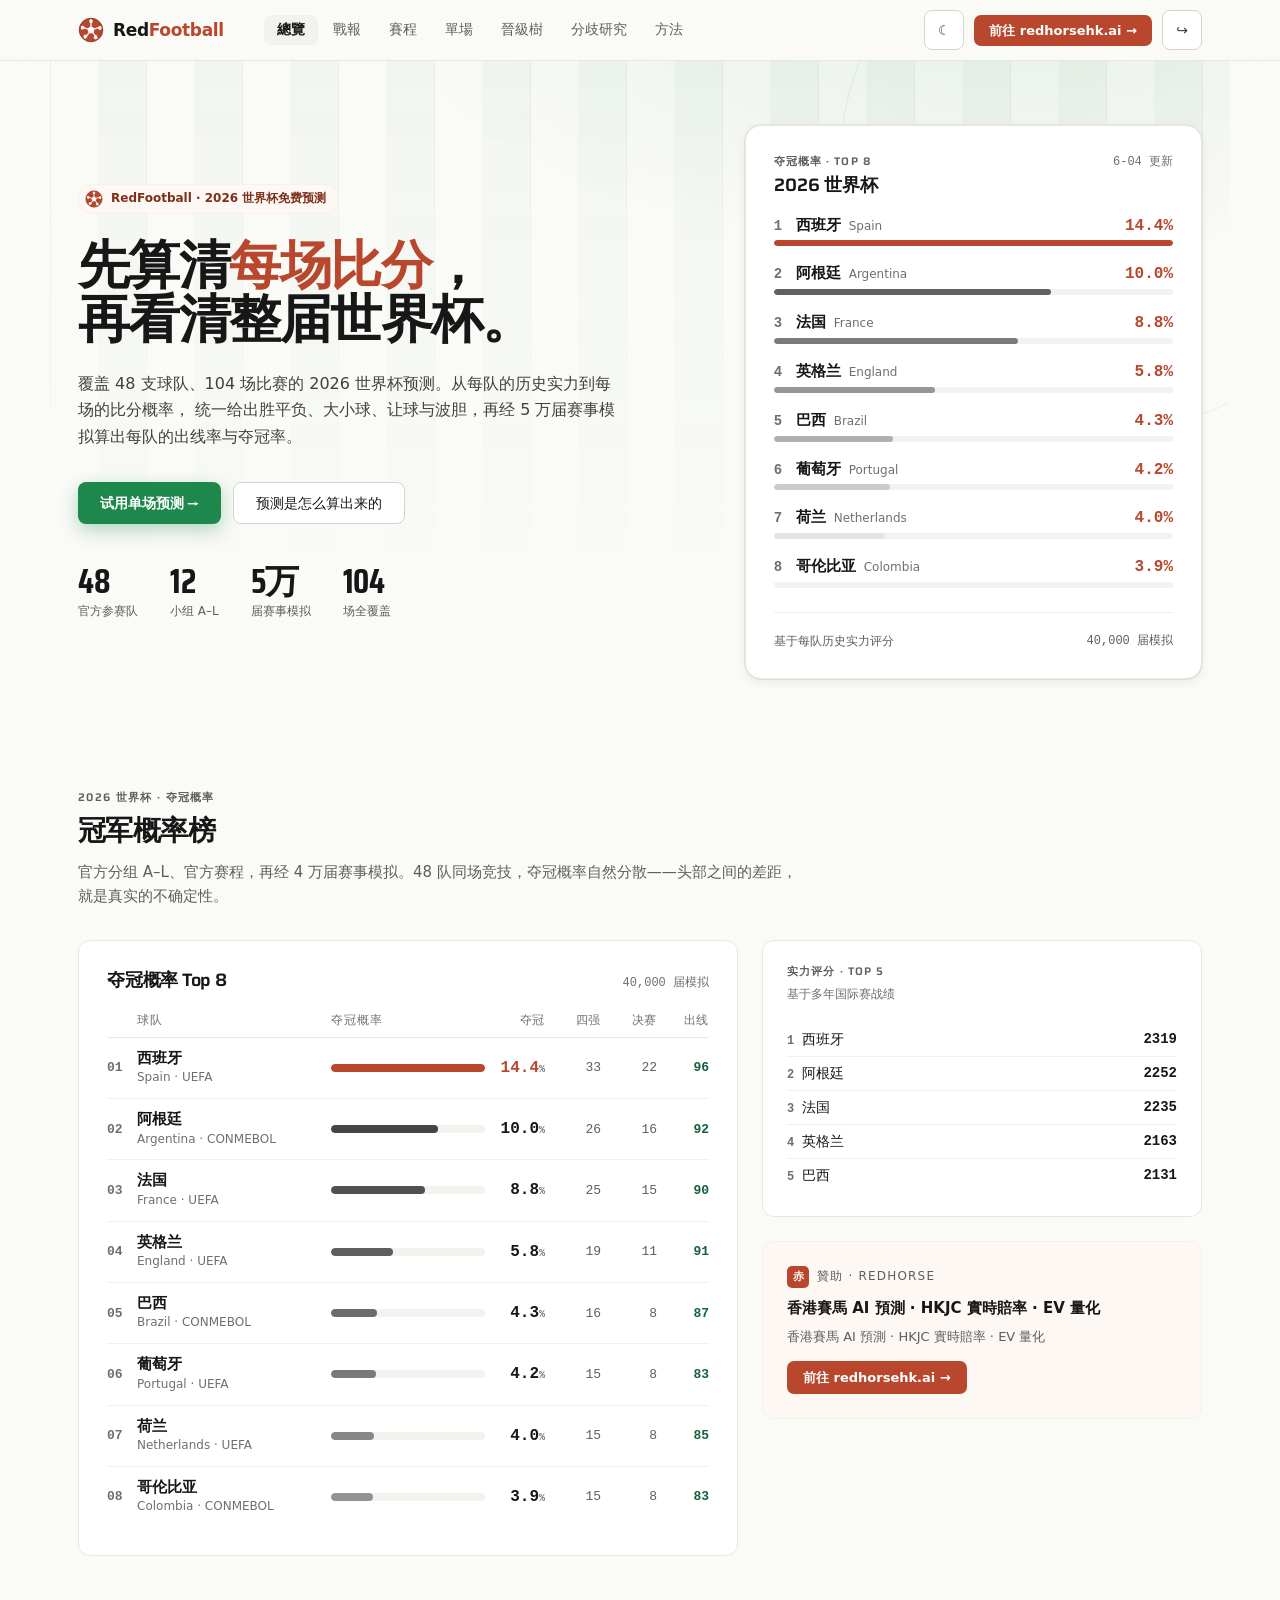
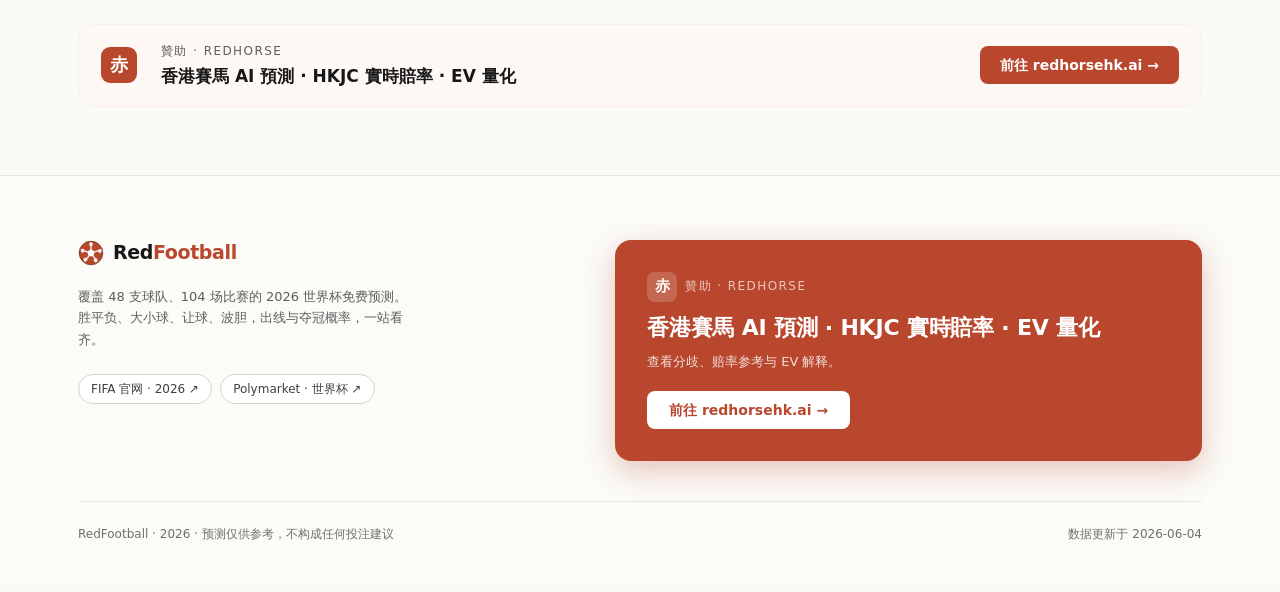
==== site/portal/index.html @ 0bc642da "a11y: P5 — bump top-bar utility icons 34→40 (touch target) 主题切换 ☾ + 分享 ↪ 顶栏图标按钮 34→40px(更易点;nav 高度 6" ====
<!DOCTYPE html>
<html lang="zh-Hant-HK" data-theme="light">
<head>
<meta charset="UTF-8" />
<meta name="viewport" content="width=device-width, initial-scale=1.0" />
<meta name="robots" content="index,follow,max-image-preview:large,max-snippet:-1,max-video-preview:-1" />
<meta name="description" content="RedFootball 以模型概率、市場隱含概率與歷史回測為核心，提供 2026 世界盃賽程、單場預測、晉級樹與市場分歧研究。內容只供資訊與研究參考，不構成投注建議。" />
<meta name="referrer" content="strict-origin-when-cross-origin" />
<meta name="theme-color" content="#b8472d" />
<link rel="icon" href="data:image/svg+xml,%3Csvg xmlns='http://www.w3.org/2000/svg' viewBox='0 0 32 32'%3E%3Crect width='32' height='32' rx='7' fill='%23B8472D'/%3E%3Ctext x='16' y='23' font-size='20' font-family='Saira,Arial,sans-serif' font-weight='700' fill='%23FAFAF7' text-anchor='middle'%3ER%3C/text%3E%3C/svg%3E" />
<link rel="canonical" href="https://gavin.astock.top/FIFA2026/portal/" />
<meta property="og:type" content="website" />
<meta property="og:locale" content="zh_HK" />
<meta property="og:site_name" content="RedFootball" />
<meta property="og:title" content="RedFootball | 2026 世界盃市場分歧研究" />
<meta property="og:description" content="查看賽程、單場預測、晉級樹與模型對市場隱含概率的研究對照。內容只供資訊與研究參考，不構成投注建議。" />
<meta property="og:url" content="https://gavin.astock.top/FIFA2026/portal/" />
<meta name="twitter:card" content="summary" />
<meta name="twitter:title" content="RedFootball | 2026 世界盃市場分歧研究" />
<meta name="twitter:description" content="查看賽程、單場預測、晉級樹與模型對市場隱含概率的研究對照。內容只供資訊與研究參考。" />
<title>RedFootball · 2026 世界盃市場分歧研究</title>
<link rel="stylesheet" href="assets/tokens.css?v=202606140900" />
<style>
  * { box-sizing: border-box; }
  html { scroll-behavior: smooth; }
  /* overflow-x: clip kills horizontal scroll from decorative absolute layers
     (.rf-pitch-circle 540px etc.) on mobile WITHOUT breaking position:sticky. */
  html, body { overflow-x: clip; }
  body { margin: 0; max-width: 100%; }
  a { -webkit-tap-highlight-color: transparent; }
  /* P1: 表单控件 + SVG 不继承页面字体，浏览器默认落到 Arial → 归一到设计 token */
  button, input, select, textarea { font-family: inherit; }
  svg { font-family: var(--sans); }
  ::selection { background: var(--accent-soft); }
  #root { min-height: 100vh; }

  /* a11y: visible keyboard focus ring (replaces weak default outline:auto;
     mouse focus stays clean via :focus:not(:focus-visible)) */
  :focus-visible { outline: 2px solid var(--accent); outline-offset: 2px; border-radius: 3px; }
  :focus:not(:focus-visible) { outline: none; }

  /* scroll reveal — only activates once rAF confirms the timeline runs (body.js-reveal).
     Default state is fully visible, so content never gets stuck hidden. */
  .reveal { opacity: 1; }
  body.js-reveal .reveal { opacity: 0; transform: translateY(16px); transition: opacity 0.55s var(--ease-out), transform 0.55s var(--ease-out); }
  body.js-reveal .reveal.in { opacity: 1; transform: none; }
  @media (prefers-reduced-motion: reduce) { body.js-reveal .reveal { opacity: 1; transform: none; transition: none; } }

  /* responsive collapse */
  @media (max-width: 880px) {
    .hero-grid, .board-grid, .bt-grid, .xg-grid, .foot-grid, .match-grid, .vb-grid { grid-template-columns: 1fr !important; }
    .pipe-grid { grid-template-columns: 1fr 1fr !important; }
    .mod-grid, .bound-grid { grid-template-columns: 1fr !important; }
    .nav-links { display: none !important; }
    .desktop-utility { display: none !important; }
    body { padding-bottom: 78px; }
    .mobile-tabbar { display: flex !important; }
  }
  @media (max-width: 560px) {
    .pipe-grid { grid-template-columns: 1fr !important; }
  }

  /* bracket tree */
  .bkt-col { display: flex; flex-direction: column; min-width: 176px; flex: 1; }
  .bkt-col-body { flex: 1; display: flex; flex-direction: column; justify-content: space-around; gap: 10px; }
  .bkt-match { position: relative; }
  .bkt-clickable { transition: border-color var(--dur-fast) var(--ease), box-shadow var(--dur-fast) var(--ease); }
  .bkt-clickable:hover { border-color: var(--ink) !important; box-shadow: var(--shadow-2) !important; }
  /* A5: 晋级树横向滑动提示，仅移动端显示(桌面 bracket 基本全宽不需要) */
  .bkt-hint { display: none; }
  @media (max-width: 880px) { .bkt-hint { display: block; } }

  /* football logo roll */
  @keyframes rf-roll { from { transform: rotate(0); } to { transform: rotate(360deg); } }
  .rf-spin { animation: rf-roll 9s linear infinite; transform-origin: 50% 50%; }
  .rf-ball { transition: transform 0.7s var(--ease-out); transform-origin: 50% 50%; }
  .rf-brand:hover .rf-ball { transform: rotate(360deg); }
  @media (prefers-reduced-motion: reduce) { .rf-spin { animation: none; } }
  .bkt-grid .bkt-col:not(:last-child) .bkt-match::after {
    content: ''; position: absolute; top: 50%; right: calc(-1 * var(--s-5) / 2 - 1px);
    width: calc(var(--s-5) / 2); height: 1px; background: var(--hairline-strong);
  }

  /* embedded sponsor (redhorsehk.ai) — inherit ink, not default link-blue (#0000EE clashed with warm palette) */
  .rh-ad, .rh-ad:visited { color: var(--ink); text-decoration: none; }
  .rh-ad:hover { border-color: var(--accent) !important; box-shadow: var(--shadow-2); }
  .rh-ad:hover .rh-cta { filter: brightness(0.94); }

  /* responsive type: H1 hero scales down on phones (was fixed 52px → overflowed/oversized) */
  @media (max-width: 640px) {
    h1 { font-size: clamp(30px, 8.2vw, 44px) !important; line-height: 1.12 !important; }
  }
  /* touch targets + even distribution: 44px min & equal-width tabs across the bar
     (the inline repeat(6,1fr) grid is inert under display:flex, so tabs were
     left-bunched with dead space on the right; flex:1 spreads all 7 evenly) */
  @media (max-width: 880px) {
    .mobile-tabbar button, .mobile-tabbar a { min-height: 44px; flex: 1 1 0; min-width: 0; }
  }
  @media (max-width: 560px) {
    .rh-banner { flex-direction: column !important; align-items: flex-start !important; gap: 14px !important; }
    .rh-banner .rh-cta { width: 100%; text-align: center; }
  }
  .mobile-tabbar { display: none; scrollbar-width: none; }
  .mobile-tabbar::-webkit-scrollbar { display: none; }
</style>
</head>
<body>
<div id="root"></div>

<!-- 本地 vendor（不依赖外网 CDN）+ 预编译 JS（源 JSX 在 src/，改后跑 build.sh） -->
<script src="vendor/react.production.min.js"></script>
<script src="vendor/react-dom.production.min.js"></script>

<script src="assets/engine.js?v=202606131200"></script><!-- 引擎真实数据层（scripts/export_portal_data.py 生成）·先载入 -->
<script src="assets/accuracy.js?v=202606140700"></script><!-- 战报数据层 window.WC_ACCURACY（scripts/score_predictions.py 生成）-->
<script src="assets/market.js?v=202606131900"></script><!-- 链上市场套利/分歧数据层 window.WC_MARKET（scripts/analyze_market.py 生成）-->
<script src="assets/data.js?v=202606111136"></script>
<script src="assets/dc.js?v=202606111136"></script>
<script src="assets/fixtures.js?v=202606111136"></script>
<script src="assets/Charts.js?v=202606111136"></script>
<script src="assets/sponsors.js?v=202606111136"></script>
<script src="assets/sections1.js?v=202606141000"></script>
<script src="assets/sections2.js?v=202606111136"></script>
<script src="assets/sections3.js?v=202606140900"></script>
<script src="assets/sections4.js?v=202606111136"></script>
<script src="assets/sections5.js?v=202606132000"></script>
<script src="assets/bracket.js?v=202606111136"></script>
<script src="assets/polymarket.js?v=202606111136"></script>
<script src="assets/api.js?v=202606111136"></script>
<script src="assets/sections6.js?v=202606140900"></script>
<script src="assets/sections7.js?v=202606140800"></script>
<script src="assets/sections8.js?v=202606140900"></script><!-- 战报 / 实时准确率组件 LiveReport -->
<script src="assets/marketscan.js?v=202606132000"></script><!-- 链上市场套利扫描组件 MarketScan -->
<script src="assets/app.js?v=202606140700"></script>
</body>
</html>
---- site/portal/assets/tokens.css ----
/* ============================================================
 *  A-Stock Design System · Tokens v2 (Quiet Modern)
 *  Linear / Vercel inspired — restrained ink palette, generous
 *  whitespace, soft borders, neutral surfaces, minimal motion.
 * ============================================================ */

/* Fonts: Saira (sporty grotesque) for headings + scoreboard numerics; system for body/CJK. */
@import url('https://fonts.googleapis.com/css2?family=Saira:wght@500;600;700&family=Saira+Condensed:wght@600;700&display=swap');

:root {
  /* ---------- Surfaces ---------- */
  --bg:           #FAFAF7;  /* off-white page, faint warmth */
  --bg-shade:    #F2F2EE;  /* hover / divider band */
  --bg-deeper:   #E9E9E3;  /* strong band */
  --surface:     #FFFFFF;  /* card background */
  --panel:       #FFFFFF;  /* alias — cards are uniformly white */
  --panel-tint:  #FBFBF8;  /* slight off-white inside surfaces */

  /* ---------- Ink ---------- */
  --ink:         #171717;  /* primary text */
  --ink-soft:    #404040;  /* secondary */
  --muted:       #6F6F6F;  /* tertiary — darkened to WCAG AA ~4.7:1 on --bg (was #A3A3A3=2.41, failed) */
  --muted-2:     #5E5E5E;  /* labels — kept darker than --muted for hierarchy, ~6.2:1 */
  --hairline:        #E8E8E3;  /* solid soft border */
  --hairline-strong: #D4D4CE;
  --divider:     #F0F0EC;  /* inner row divider */

  /* ---------- Brand accent (used sparingly) ---------- */
  --accent:      #B8472D;  /* terracotta — used minimally for moments */
  --accent-deep: #7A3019;
  --accent-soft: #FBEFEA;  /* very light wash */
  --accent-50:   #FEF8F5;

  /* ---------- Pitch green (football identity · grass / advance / qualify) ---------- */
  --pitch:       #1E874B;  /* grass green */
  --pitch-deep:  #14613A;
  --pitch-soft:  #E8F3EC;  /* light wash */
  --pitch-50:    #F2F8F4;
  --pitch-line:  rgba(30, 135, 75, 0.09);  /* pitch markings / mowed stripes */
  --hero-glow:   radial-gradient(78% 62% at 80% -12%, color-mix(in srgb, var(--pitch) 9%, transparent), transparent 68%);  /* floodlight */

  /* ---------- Semantic (Chinese market: red↑ green↓) ---------- */
  --up:          #C0392B;  /* 涨 red */
  --up-bg:       rgba(192, 57, 43, 0.08);
  --up-soft:     #FBEEEB;
  --down:        #2E8B57;  /* 跌 green */
  --down-bg:     rgba(46, 139, 87, 0.08);
  --down-soft:   #ECF5EF;
  --neutral:     var(--muted);

  --holding:     #5A7D3E;
  --warn:        #D97706;
  --warn-bg:     rgba(217, 119, 6, 0.10);
  --info:        #2563A8;
  --info-bg:     rgba(37, 99, 168, 0.08);
  --live:        #2E8B57;  /* "实时" pulse uses subdued green */

  /* ---------- Persona / strategy ---------- */
  --p-gavin:     #1A1A1A;  /* G strategy — neutral ink */
  --p-qwj:       #2E8B57;  /* Q strategy — sage green */
  --p-tlq:       #B8472D;  /* T strategy — terracotta */

  --ink-inverted: #FFFFFF;
  --on-brand:     #FFFFFF;  /* text on brand colors (accent/pitch) — theme-invariant white */

  /* ---------- Type families ---------- */
  --serif:  ui-serif, Georgia, 'Songti SC', 'Noto Serif SC', serif;
  --sans:   -apple-system, BlinkMacSystemFont, 'Segoe UI', 'PingFang SC', 'Microsoft YaHei', system-ui, sans-serif;
  --mono:   ui-monospace, 'SF Mono', 'Cascadia Mono', Menlo, Consolas, monospace;
  /* Saira leads for Latin headings/numerals; CJK falls through to system. */
  --font-head:    'Saira', -apple-system, BlinkMacSystemFont, 'Segoe UI', 'PingFang SC', 'Microsoft YaHei', system-ui, sans-serif;
  --font-display: 'Saira Condensed', 'Saira', -apple-system, BlinkMacSystemFont, 'PingFang SC', 'Microsoft YaHei', system-ui, sans-serif;

  /* ---------- Type scale ---------- */
  --fs-11:  11px;
  --fs-12:  12px;
  --fs-13:  13px;
  --fs-14:  14px;
  --fs-15:  15px;
  --fs-16:  16px;
  --fs-18:  18px;
  --fs-22:  22px;
  --fs-28:  28px;
  --fs-36:  36px;
  --fs-48:  48px;
  --fs-64:  64px;

  /* ---------- Roles ---------- */
  --display: 700 var(--fs-48)/1.02 var(--font-display);   /* hero numbers / page identity */
  --h1: 600 var(--fs-28)/1.2 var(--font-head);
  --h2: 600 var(--fs-22)/1.25 var(--font-head);
  --h3: 600 var(--fs-18)/1.3 var(--font-head);
  --h4: 600 var(--fs-15)/1.3 var(--font-head);
  --eyebrow: 600 11px/1.2 var(--font-head);
  --p:  400 var(--fs-14)/1.55 var(--sans);
  --small: 400 var(--fs-13)/1.5 var(--sans);
  --label: 500 var(--fs-12)/1.4 var(--sans);
  --num: 500 var(--fs-14)/1.3 var(--mono);
  --num-lg: 600 var(--fs-28)/1.1 var(--mono);
  --num-xl: 600 var(--fs-48)/1.0 var(--mono);
  --num-sport: 700 var(--fs-36)/1 var(--font-display);  /* scoreboard-style display numerals */
  --code: 400 var(--fs-12)/1.5 var(--mono);

  /* ---------- Spacing (generous — Linear-style) ---------- */
  --s-1:  4px;
  --s-2:  8px;
  --s-3:  12px;
  --s-4:  16px;
  --s-5:  20px;
  --s-6:  24px;
  --s-7:  28px;
  --s-8:  32px;
  --s-10: 40px;
  --s-12: 48px;
  --s-16: 64px;

  /* ---------- Radii (larger, softer) ---------- */
  --r-2:  4px;
  --r-4:  6px;
  --r-6:  7px;   /* buttons, inputs */
  --r-8:  10px;  /* small cards */
  --r-10: 12px;  /* primary cards */
  --r-14: 16px;  /* hero / modal */
  --r-full: 999px;

  /* ---------- Elevation — extremely restrained ---------- */
  --shadow-1: 0 1px 2px rgba(23, 23, 23, 0.04);                  /* resting card */
  --shadow-2: 0 1px 3px rgba(23, 23, 23, 0.04), 0 0 0 1px var(--hairline);
  --shadow-3: 0 4px 12px rgba(23, 23, 23, 0.06), 0 0 0 1px var(--hairline);
  --shadow-4: 0 12px 32px rgba(23, 23, 23, 0.08);
  --shadow-pop: 0 24px 64px rgba(23, 23, 23, 0.16), 0 0 0 1px var(--hairline);
  --focus: 0 0 0 3px rgba(23, 23, 23, 0.10);

  /* ---------- Motion (Linear-style: short, subtle, ease-out) ---------- */
  --ease:       cubic-bezier(0.2, 0.0, 0.0, 1.0);
  --ease-out:   cubic-bezier(0.16, 1, 0.3, 1);
  --ease-in-out:cubic-bezier(0.4, 0.0, 0.2, 1);
  --dur-fast:   100ms;
  --dur-base:   160ms;
  --dur-slow:   260ms;

  /* ---------- Layout ---------- */
  --topbar-h:    52px;
  --sidebar-w:  240px;
}

/* ---------- Element defaults ---------- */
html, body {
  background: var(--bg);
  color: var(--ink);
  font: var(--p);
  -webkit-font-smoothing: antialiased;
  text-rendering: optimizeLegibility;
}
h1 { font: var(--h1); margin: 0; letter-spacing: -0.015em; }
h2 { font: var(--h2); margin: 0; letter-spacing: -0.01em; }
h3 { font: var(--h3); margin: 0; letter-spacing: -0.005em; }
h4 { font: var(--h4); margin: 0; }
p  { font: var(--p); margin: 0; }
small { font: var(--small); color: var(--ink-soft); }
code, kbd, samp { font: var(--code); }

.num, td.num, [data-num] { font: var(--num); font-variant-numeric: tabular-nums; }
.up   { color: var(--up); }
.down { color: var(--down); }

/* ---------- Quiet Modern motion primitives ---------- */
@keyframes as-pulse {
  0%, 100% { opacity: 1; transform: scale(1); }
  50%      { opacity: 0.45; transform: scale(0.6); }
}
.as-pulse { animation: as-pulse 2s ease-in-out infinite; }

@keyframes as-pulse-ring {
  0%   { box-shadow: 0 0 0 0   rgba(46, 139, 87, 0.30); }
  100% { box-shadow: 0 0 0 6px rgba(46, 139, 87, 0); }
}
.as-pulse-ring { animation: as-pulse-ring 1.6s ease-out infinite; }
@keyframes as-fade-up {
  from { opacity: 0; transform: translateY(4px); }
  to   { opacity: 1; transform: translateY(0); }
}
.as-fade-up { animation: as-fade-up var(--dur-slow) var(--ease-out) both; }

@keyframes as-flash-up {
  0%   { background: var(--up-soft); }
  100% { background: transparent; }
}
@keyframes as-flash-down {
  0%   { background: var(--down-soft); }
  100% { background: transparent; }
}
.as-flash-up   { animation: as-flash-up 1.2s ease-out; }
.as-flash-down { animation: as-flash-down 1.2s ease-out; }

@keyframes as-draw {
  from { stroke-dashoffset: var(--draw-len, 500); }
  to   { stroke-dashoffset: 0; }
}
.as-spark {
  stroke-dasharray: var(--draw-len, 500);
  stroke-dashoffset: var(--draw-len, 500);
  animation: as-draw 1.2s var(--ease-out) forwards;
}

/* ============================================================
 *  Dark mode — Vercel/Linear dark palette
 *  Toggle: <html data-theme="dark">
 * ============================================================ */
[data-theme="dark"] {
  --bg:           #090C0A;  /* night-stadium green-black */
  --bg-shade:    #111611;
  --bg-deeper:   #1A211A;
  --surface:     #10150F;  /* green-tinted dark card */
  --panel:       #10150F;
  --panel-tint:  #141A13;

  --ink:         #F3F6F2;
  --ink-soft:    #CCD4CB;
  --muted:       #6E7A6C;
  --muted-2:     #9AA698;
  --hairline:        #233022;
  --hairline-strong: #3A4A38;
  --divider:     #1A221A;

  --accent:      #E8927C;  /* slightly lifted terracotta for dark */
  --accent-deep: #B8472D;
  --accent-soft: rgba(232, 146, 124, 0.10);
  --accent-50:   rgba(232, 146, 124, 0.05);

  --pitch:       #34C76A;  /* lifted grass for dark */
  --pitch-deep:  #1E874B;
  --pitch-soft:  rgba(52, 199, 106, 0.12);
  --pitch-50:    rgba(52, 199, 106, 0.06);
  --pitch-line:  rgba(52, 199, 106, 0.10);
  --hero-glow:   radial-gradient(92% 72% at 50% -22%, rgba(52, 199, 106, 0.17), transparent 64%);  /* floodlight */

  --up:          #FF6B5C;  /* lifted red for dark contrast */
  --up-bg:       rgba(255, 107, 92, 0.12);
  --up-soft:     rgba(255, 107, 92, 0.18);
  --down:        #4ADE80;  /* lifted green */
  --down-bg:     rgba(74, 222, 128, 0.12);
  --down-soft:   rgba(74, 222, 128, 0.18);

  --holding:     #4ADE80;
  --warn:        #FCD34D;
  --warn-bg:     rgba(252, 211, 77, 0.14);
  --info:        #60A5FA;
  --info-bg:     rgba(96, 165, 250, 0.12);
  --live:        #4ADE80;

  --p-gavin:     #FAFAFA;
  --p-qwj:       #4ADE80;
  --p-tlq:       #E8927C;

  --ink-inverted: #0D0D0D;
  --on-brand:     #FFFFFF;  /* stays white on brand colors even in dark theme */

  --shadow-1: 0 1px 2px rgba(0, 0, 0, 0.30);
  --shadow-2: 0 1px 3px rgba(0, 0, 0, 0.40), 0 0 0 1px var(--hairline);
  --shadow-3: 0 4px 12px rgba(0, 0, 0, 0.40), 0 0 0 1px var(--hairline);
  --shadow-4: 0 12px 32px rgba(0, 0, 0, 0.50);
  --shadow-pop: 0 24px 64px rgba(0, 0, 0, 0.60), 0 0 0 1px var(--hairline);
  --focus: 0 0 0 3px rgba(250, 250, 250, 0.15);
}

/* ============================================================
 *  Mobile responsive  (≤ 768px)
 * ============================================================ */
@media (max-width: 768px) {
  :root {
    --topbar-h:    44px;
    --sidebar-w:   0px;
  }
  /* compress font sizes for narrow screens */
  h1 { font-size: 22px; }
  h2 { font-size: 18px; }

  /* hide tablet/desktop-only chrome — opt-in via class */
  .hide-mobile { display: none !important; }
  .only-mobile { display: block !important; }
}
@media (min-width: 769px) {
  .only-mobile { display: none !important; }
}

[data-theme="dark"] img[src*="brand-mark"],
[data-theme="dark"] img[src*="brand-lockup"] {
  filter: invert(1) hue-rotate(180deg);
}

/* ============================================================
 *  Sidebar nav items — class-based active/hover state
 *  (static here so React only toggles the `class` attribute)
 * ============================================================ */
.as-nav-item {
  display: flex; align-items: center; gap: 11px;
  padding: 9px 12px; margin: 0 10px 2px; border-radius: 8px;
  cursor: pointer; text-decoration: none; color: var(--ink-soft);
  background-color: transparent; transition: background-color 100ms var(--ease);
}
.as-nav-item:hover { background-color: var(--bg-shade); }
.as-nav-item.is-active { background-color: var(--bg-shade); color: var(--ink); }
.as-nav-ico {
  width: 30px; height: 30px; border-radius: 7px; flex-shrink: 0;
  display: flex; align-items: center; justify-content: center;
  background-color: var(--surface); border: 1px solid var(--hairline);
  color: var(--muted-2); transition: all 120ms var(--ease);
}
.as-nav-item.is-active .as-nav-ico {
  background-color: var(--ink); border-color: var(--ink); color: var(--ink-inverted);
}
.as-nav-label { display: flex; align-items: center; gap: 6px; font: 500 13.5px/1.2 var(--sans); }
.as-nav-item.is-active .as-nav-label { font-weight: 600; }
.as-nav-desc {
  display: block; font-size: 11px; color: var(--muted); margin-top: 2px;
  overflow: hidden; text-overflow: ellipsis; white-space: nowrap;
}

/* ============================================================
 *  Football / matchday identity layer
 * ============================================================ */

/* Saira numerals look sharp with tabular figures wherever Latin shows */
h1, h2, h3, h4, .rf-head { font-feature-settings: "tnum" 1; letter-spacing: -0.012em; }

/* Mowed-grass pitch stripes — faint vertical bands. Apply to a positioned layer. */
.rf-pitch {
  position: absolute; inset: 0; pointer-events: none; z-index: 0;
  background:
    repeating-linear-gradient(90deg,
      var(--pitch-line) 0, var(--pitch-line) 1px,
      transparent 1px, transparent 96px),
    repeating-linear-gradient(90deg,
      transparent 0, transparent 48px,
      color-mix(in srgb, var(--pitch) 4%, transparent) 48px,
      color-mix(in srgb, var(--pitch) 4%, transparent) 96px);
  -webkit-mask-image: linear-gradient(180deg, #000 0%, transparent 78%);
  mask-image: linear-gradient(180deg, #000 0%, transparent 78%);
}

/* faint pitch center-circle + halfway line, dropped top-right behind hero card */
.rf-pitch-circle {
  position: absolute; pointer-events: none; z-index: 0;
  border: 1.5px solid var(--pitch-line); border-radius: var(--r-full);
}

/* floodlight glow — subtle in light, night-match glow in dark */
.rf-floodlight {
  position: absolute; inset: 0; pointer-events: none; z-index: 0;
  background: var(--hero-glow);
}

/* qualify / advance pill — grass-green, the football-positive state */
.rf-qualify {
  display: inline-flex; align-items: center; gap: 5px;
  font: 600 11px/1 var(--font-head); letter-spacing: 0.02em;
  color: var(--pitch-deep); background: var(--pitch-soft);
  padding: 4px 8px; border-radius: var(--r-full);
}

/* spinning ball on hover of brand */
@keyframes rf-roll { to { transform: rotate(360deg); } }
.rf-brand:hover .rf-ball { animation: rf-roll 2.4s linear infinite; }
.rf-ball.rf-spin { animation: rf-roll 9s linear infinite; }
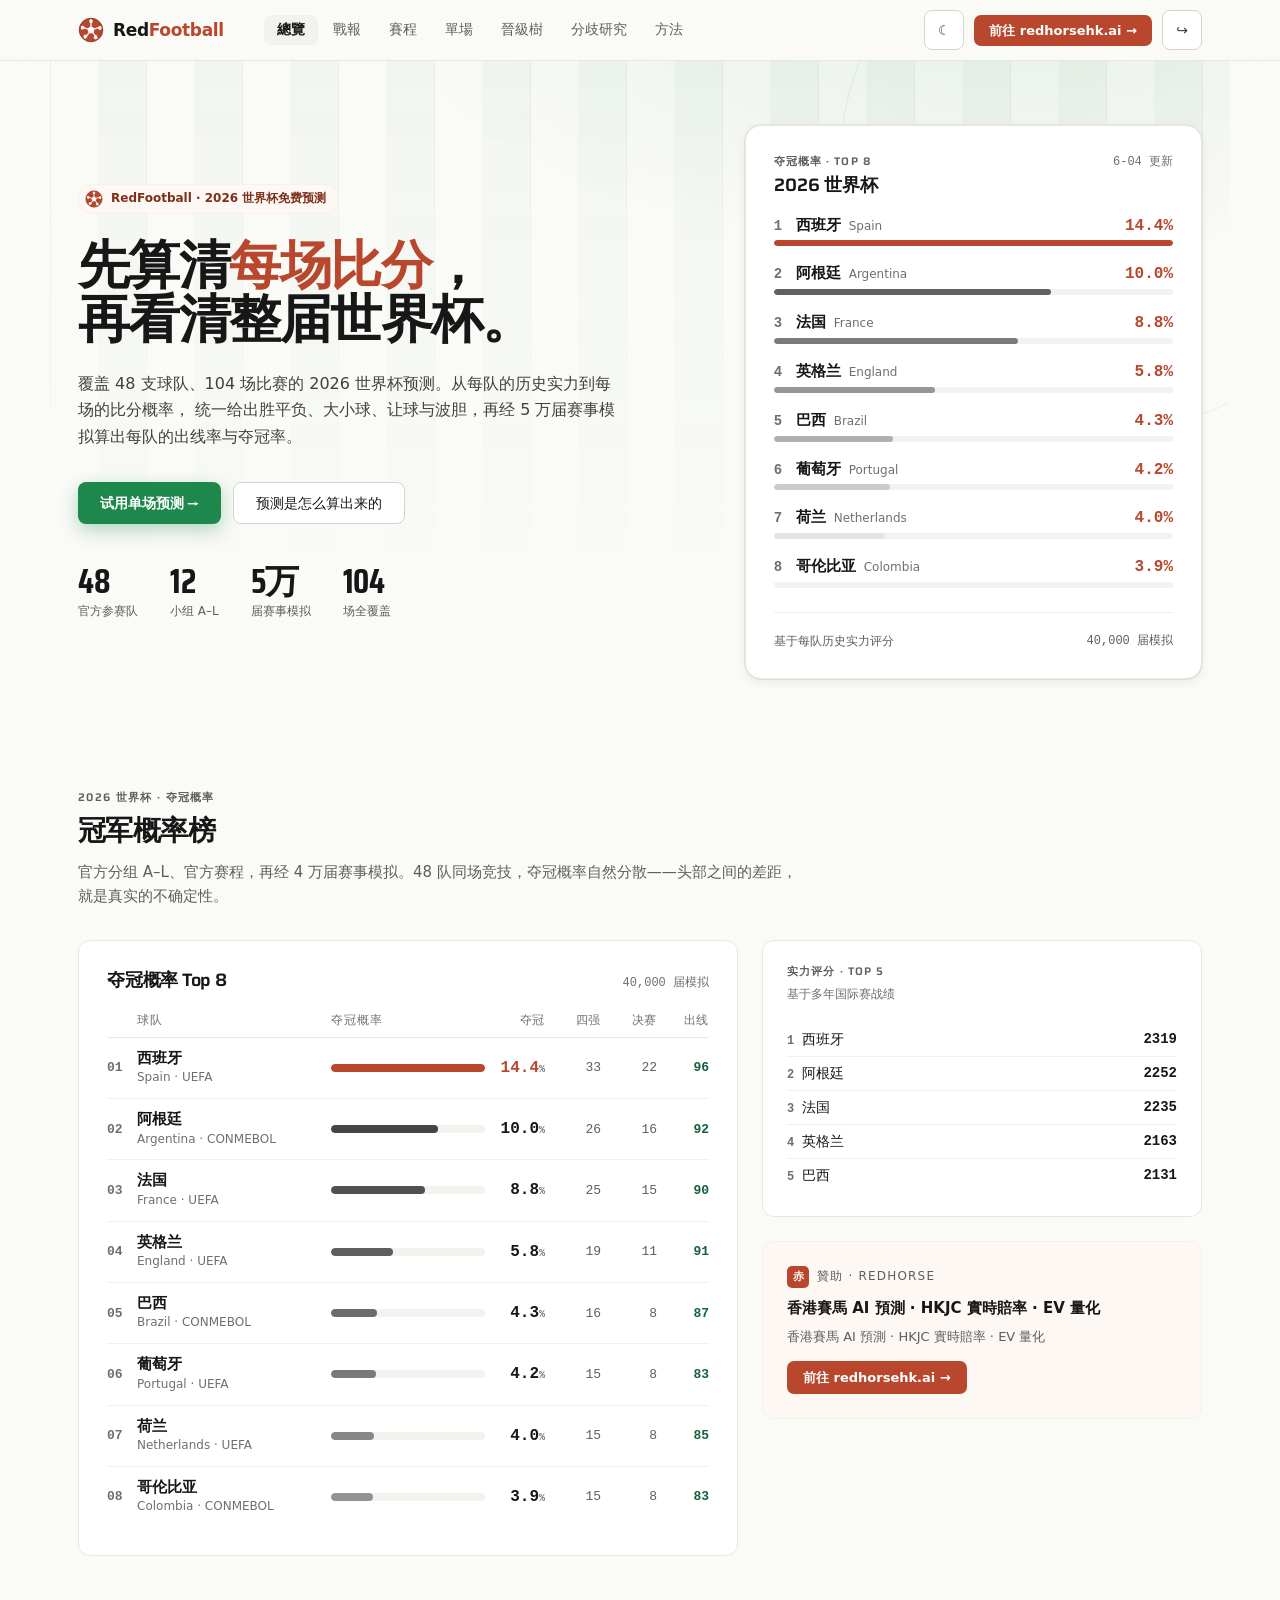
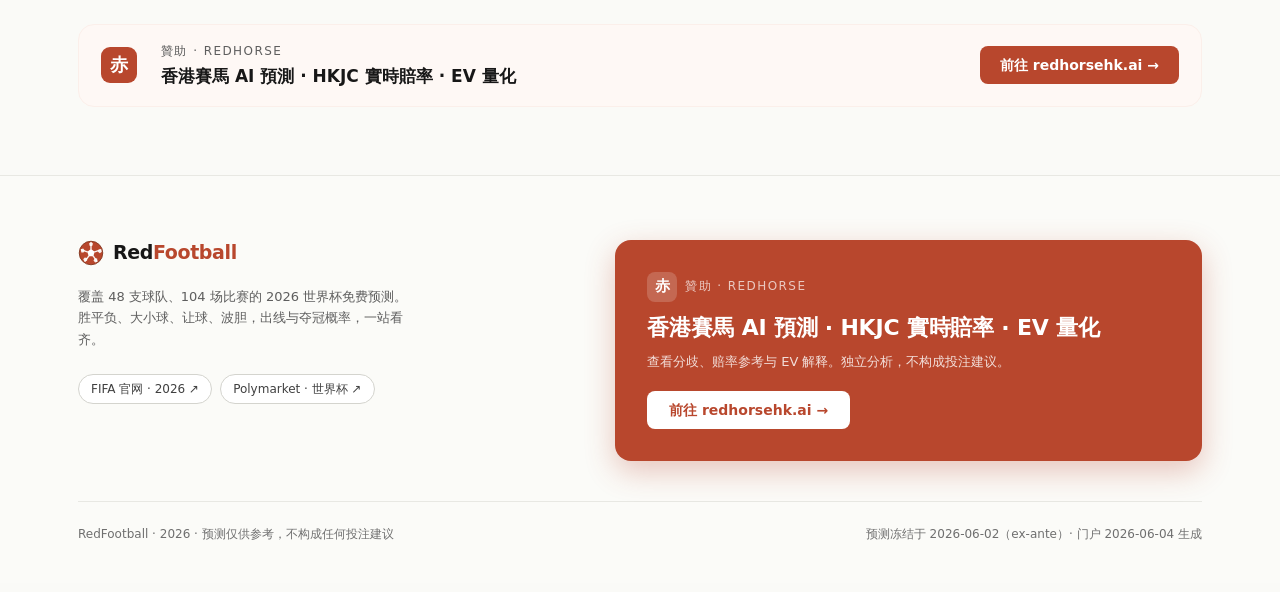
==== commit d9cd46b7: "Fix top audit findings: cache-bust, unified CLV store, real movers window From the multi-agent repo " ====
--- a/site/portal/index.html
+++ b/site/portal/index.html
@@ -112,8 +112,8 @@
 <script src="vendor/react-dom.production.min.js"></script>
 
 <script src="assets/engine.js?v=202606131200"></script><!-- 引擎真实数据层（scripts/export_portal_data.py 生成）·先载入 -->
-<script src="assets/accuracy.js?v=202606140700"></script><!-- 战报数据层 window.WC_ACCURACY（scripts/score_predictions.py 生成）-->
-<script src="assets/market.js?v=202606131900"></script><!-- 链上市场套利/分歧数据层 window.WC_MARKET（scripts/analyze_market.py 生成）-->
+<script src="assets/accuracy.js?v=202606202101"></script><!-- 战报数据层 window.WC_ACCURACY（scripts/score_predictions.py 生成）-->
+<script src="assets/market.js?v=202606202101"></script><!-- 链上市场套利/分歧数据层 window.WC_MARKET（scripts/analyze_market.py 生成）-->
 <script src="assets/data.js?v=202606111136"></script>
 <script src="assets/dc.js?v=202606111136"></script>
 <script src="assets/fixtures.js?v=202606111136"></script>
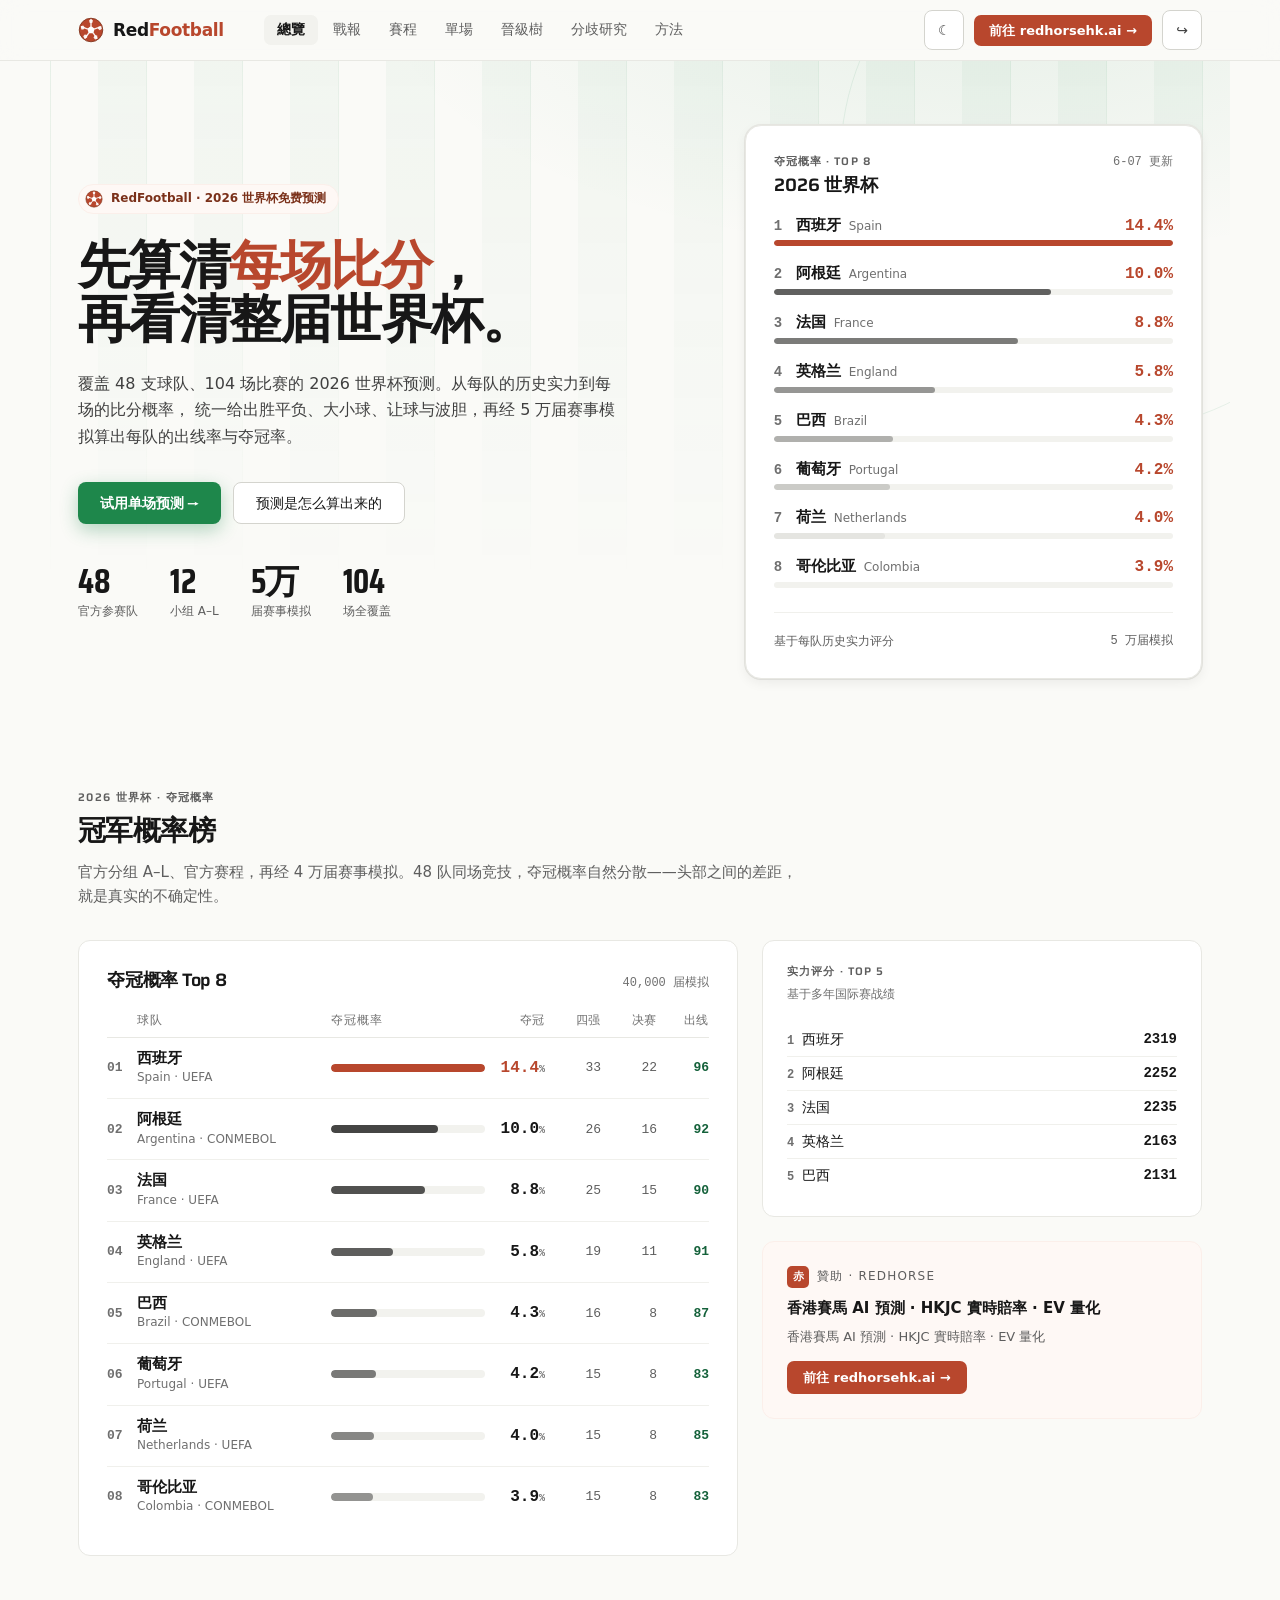
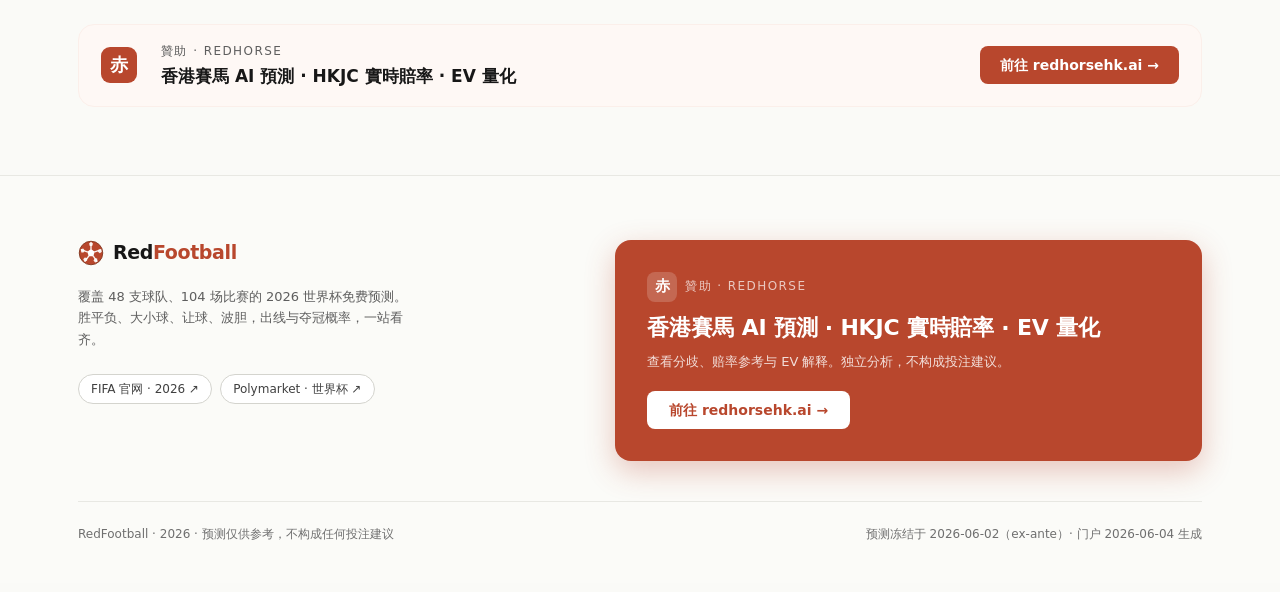
==== commit 7d8f4e9f: "UI2: dynamic Hero date/sims (single source of truth) + harden build.sh - assets/sections1.js: Hero "" ====
--- a/site/portal/index.html
+++ b/site/portal/index.html
@@ -119,7 +119,7 @@
 <script src="assets/fixtures.js?v=202606111136"></script>
 <script src="assets/Charts.js?v=202606111136"></script>
 <script src="assets/sponsors.js?v=202606111136"></script>
-<script src="assets/sections1.js?v=202606141000"></script>
+<script src="assets/sections1.js?v=202606202151"></script>
 <script src="assets/sections2.js?v=202606111136"></script>
 <script src="assets/sections3.js?v=202606140900"></script>
 <script src="assets/sections4.js?v=202606111136"></script>
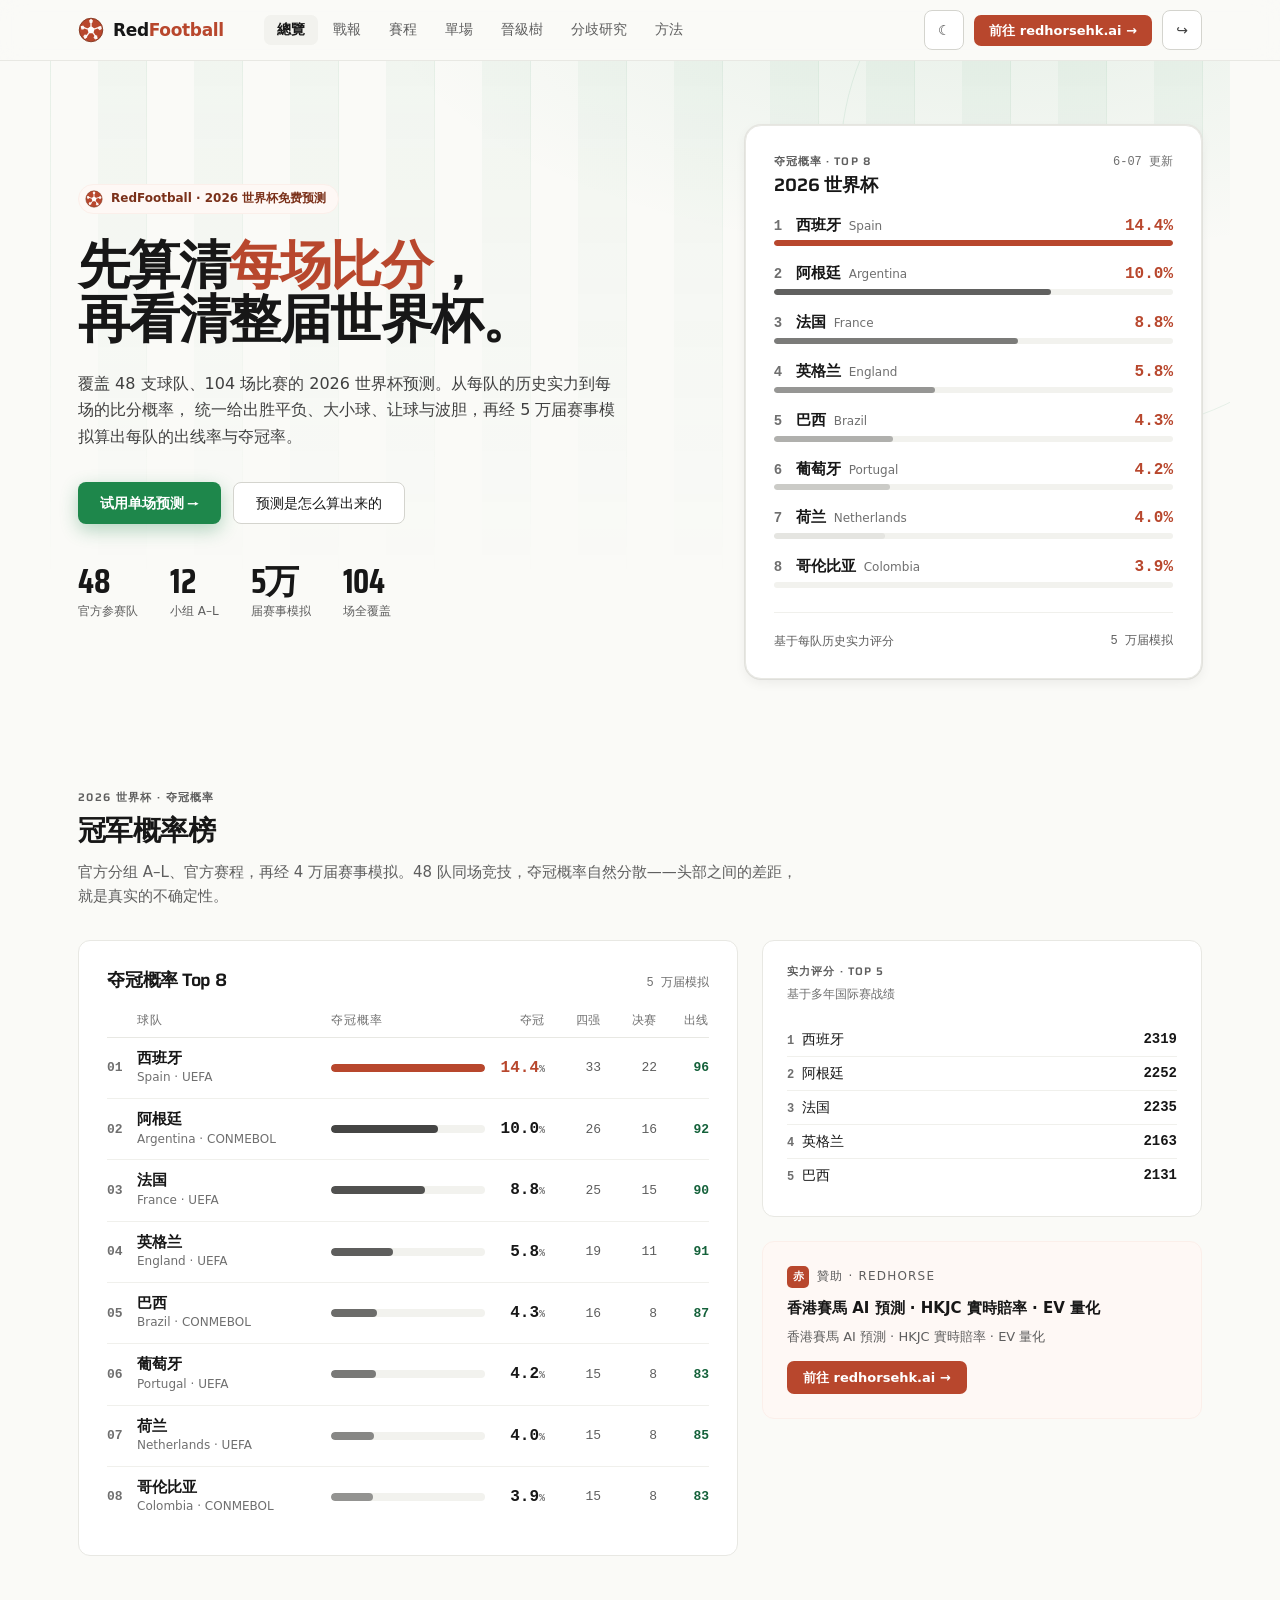
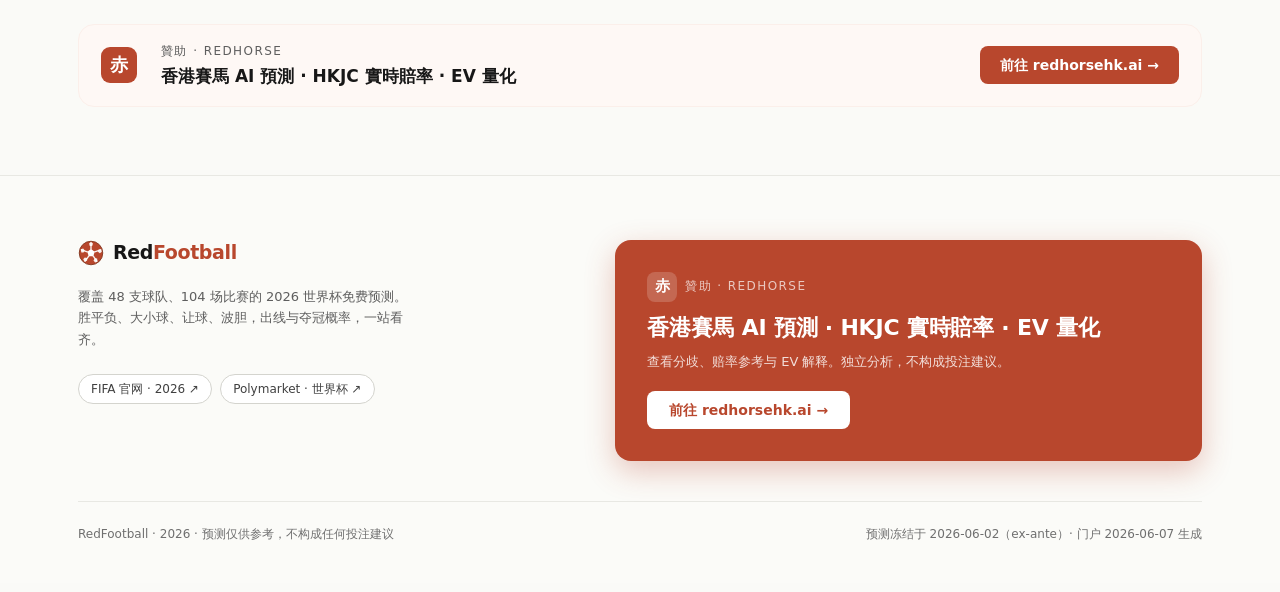
==== commit 617ca161: "UI: dynamic sims/date in sections2/3 (finish stale-text cleanup) Follow-on to the Hero fix. Remainin" ====
--- a/site/portal/index.html
+++ b/site/portal/index.html
@@ -112,16 +112,16 @@
 <script src="vendor/react-dom.production.min.js"></script>
 
 <script src="assets/engine.js?v=202606131200"></script><!-- 引擎真实数据层（scripts/export_portal_data.py 生成）·先载入 -->
-<script src="assets/accuracy.js?v=202606202101"></script><!-- 战报数据层 window.WC_ACCURACY（scripts/score_predictions.py 生成）-->
-<script src="assets/market.js?v=202606202101"></script><!-- 链上市场套利/分歧数据层 window.WC_MARKET（scripts/analyze_market.py 生成）-->
+<script src="assets/accuracy.js?v=202606202207"></script><!-- 战报数据层 window.WC_ACCURACY（scripts/score_predictions.py 生成）-->
+<script src="assets/market.js?v=202606202207"></script><!-- 链上市场套利/分歧数据层 window.WC_MARKET（scripts/analyze_market.py 生成）-->
 <script src="assets/data.js?v=202606111136"></script>
 <script src="assets/dc.js?v=202606111136"></script>
 <script src="assets/fixtures.js?v=202606111136"></script>
 <script src="assets/Charts.js?v=202606111136"></script>
 <script src="assets/sponsors.js?v=202606111136"></script>
 <script src="assets/sections1.js?v=202606202151"></script>
-<script src="assets/sections2.js?v=202606111136"></script>
-<script src="assets/sections3.js?v=202606140900"></script>
+<script src="assets/sections2.js?v=202606211228"></script>
+<script src="assets/sections3.js?v=202606211228"></script>
 <script src="assets/sections4.js?v=202606111136"></script>
 <script src="assets/sections5.js?v=202606132000"></script>
 <script src="assets/bracket.js?v=202606111136"></script>
